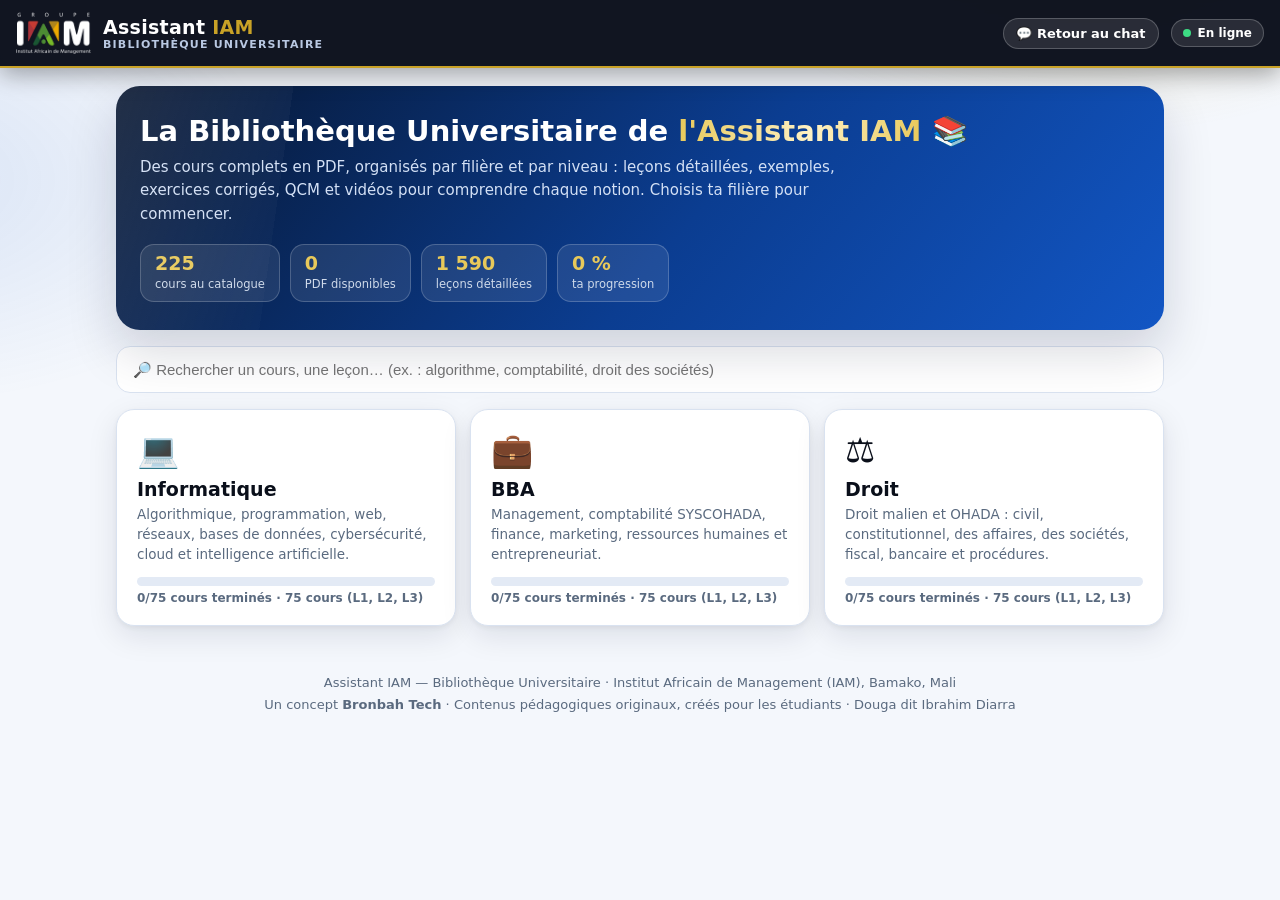
==== docs/bibliotheque.html @ 79fc169d "Tout dans Assistant IAM : la Bibliothèque Universitaire (225 cours, catalogue complet) intégrée au s" ====
<!DOCTYPE html>
<html lang="fr">
<head>
<meta charset="utf-8">
<meta name="viewport" content="width=device-width, initial-scale=1">
<title>Assistant IAM — Bibliothèque Universitaire</title>
<meta name="description" content="Assistant IAM — Bibliothèque Universitaire : 225 cours PDF par filière et par niveau pour les étudiants de l'Institut Africain de Management (IAM), Bamako. Leçons, vidéos, exercices corrigés et QCM. Un concept Bronbah Tech.">
<style>
:root{
  --blue:#0b2545; --blue2:#1256c4; --sky:#e8f0fe; --ink:#0a0f1a; --mut:#5a6a7f;
  --line:#d9e2f0; --gold:#c9a227; --bg:#f4f7fc; --ok:#177245;
  --shadow:0 10px 30px rgba(10,20,50,.10), 0 2px 6px rgba(10,20,50,.06);
  --shadow-lg:0 22px 50px rgba(10,20,50,.16);
  --r:18px;
}
*{box-sizing:border-box}
html{scroll-behavior:smooth}
body{margin:0;font-family:system-ui,-apple-system,"Segoe UI",Roboto,sans-serif;background:var(--bg);color:var(--ink)}
body::before{content:"";position:fixed;inset:0;z-index:-1;background:
  radial-gradient(600px 300px at 85% -5%, rgba(201,162,39,.16), transparent 60%),
  radial-gradient(700px 380px at -10% 20%, rgba(18,86,196,.12), transparent 60%)}
.topbar{position:sticky;top:0;z-index:60;background:rgba(8,12,24,.96);backdrop-filter:blur(10px);color:#fff;padding:12px 16px;display:flex;align-items:center;gap:12px;box-shadow:0 6px 24px rgba(0,0,0,.35);border-bottom:2px solid var(--gold)}
.logo{font-weight:900;font-size:19px;letter-spacing:.3px}.logo b{color:var(--gold)}
.topbar .tag{font-size:11px;color:#b9c8e2;font-weight:700;letter-spacing:1.2px;text-transform:uppercase}
.badge-live{margin-left:auto;display:flex;align-items:center;gap:7px;font-size:12px;font-weight:700;background:rgba(255,255,255,.1);border:1px solid rgba(255,255,255,.22);padding:6px 11px;border-radius:999px}
.badge-live i{width:8px;height:8px;border-radius:50%;background:#3ddc84;animation:pulse 2s infinite}
@keyframes pulse{0%{box-shadow:0 0 0 0 rgba(61,220,132,.55)}70%{box-shadow:0 0 0 8px rgba(61,220,132,0)}100%{box-shadow:0 0 0 0 rgba(61,220,132,0)}}
.wrap{max-width:1080px;margin:0 auto;padding:18px 16px 10px}
.hero{background:linear-gradient(130deg,#071630,#0b3d91 55%,#1256c4);color:#fff;border-radius:24px;padding:28px 24px;box-shadow:var(--shadow-lg);position:relative;overflow:hidden}
.hero::after{content:"";position:absolute;top:-60%;left:-30%;width:45%;height:220%;background:linear-gradient(100deg,transparent,rgba(255,255,255,.12),transparent);transform:rotate(8deg);animation:sheen 8s ease-in-out infinite}
@keyframes sheen{0%,55%{left:-35%}85%,100%{left:115%}}
.hero h1{margin:0 0 8px;font-size:29px;line-height:1.18}
.hero h1 .grad{background:linear-gradient(92deg,#e8c95a,#fff2c4 55%,#e8c95a);-webkit-background-clip:text;background-clip:text;color:transparent}
.hero p{margin:0;color:#d3e0f5;font-size:15px;line-height:1.55;max-width:700px}
.stats{display:flex;flex-wrap:wrap;gap:10px;margin-top:18px}
.stat{background:rgba(255,255,255,.09);border:1px solid rgba(255,255,255,.2);border-radius:14px;padding:9px 14px;min-width:108px}
.stat b{font-size:19px;color:#e8c95a;display:block;line-height:1}
.stat span{font-size:11.5px;color:#cfdaea}
.searchbar{margin:16px 0;display:flex;gap:8px}
.searchbar input{flex:1;padding:14px 16px;border:1.5px solid var(--line);border-radius:14px;font-size:15px;background:#fff;outline:none;transition:border-color .2s,box-shadow .2s}
.searchbar input:focus{border-color:var(--blue2);box-shadow:0 0 0 4px rgba(18,86,196,.16)}
.grid{display:grid;grid-template-columns:repeat(auto-fit,minmax(230px,1fr));gap:14px;margin:14px 0}
.fcard{background:#fff;border:1px solid var(--line);border-radius:var(--r);padding:20px;box-shadow:var(--shadow);cursor:pointer;transition:transform .25s,box-shadow .25s;animation:up .5s ease both}
.fcard:hover{transform:translateY(-4px);box-shadow:var(--shadow-lg)}
.fcard .ico{font-size:34px}
.fcard h3{margin:8px 0 4px;font-size:19px}
.fcard p{margin:0;color:var(--mut);font-size:13.5px;line-height:1.5}
@keyframes up{from{opacity:0;transform:translateY(12px)}to{opacity:1;transform:none}}
.bar{height:9px;background:#e3eaf5;border-radius:99px;overflow:hidden;margin-top:12px}
.bar i{display:block;height:100%;background:linear-gradient(90deg,var(--blue2),var(--gold));border-radius:99px;transition:width .6s ease}
.barlbl{font-size:12px;color:var(--mut);margin-top:5px;font-weight:600}
.crumbs{display:flex;flex-wrap:wrap;gap:6px;align-items:center;margin:4px 0 12px;font-size:13.5px}
.crumbs button{background:none;border:0;color:var(--blue);font-weight:700;cursor:pointer;font-size:13.5px;padding:0}
.crumbs span{color:var(--mut)}
.lvl{display:flex;gap:8px;flex-wrap:wrap;margin-bottom:14px}
.lvl button{border:1.5px solid var(--line);background:#fff;border-radius:999px;padding:9px 18px;font-weight:800;cursor:pointer;font-size:14px;transition:all .2s}
.lvl button.on{background:var(--blue);color:#fff;border-color:var(--blue);box-shadow:0 8px 18px rgba(11,61,145,.3)}
.scard{background:#fff;border:1px solid var(--line);border-radius:var(--r);padding:16px;box-shadow:var(--shadow);cursor:pointer;transition:transform .22s,box-shadow .22s;animation:up .45s ease both;display:flex;flex-direction:column;gap:6px}
.scard:hover{transform:translateY(-3px);box-shadow:var(--shadow-lg)}
.scard .code{font-size:11px;font-weight:800;letter-spacing:.6px;color:var(--blue2)}
.scard h4{margin:0;font-size:16px;line-height:1.3}
.scard p{margin:0;color:var(--mut);font-size:13px;line-height:1.45;flex:1}
.pill{display:inline-block;font-size:11px;font-weight:800;padding:3px 9px;border-radius:999px;letter-spacing:.3px}
.pill.ok{background:#e2f4e9;color:var(--ok);border:1px solid #a9dcc0}
.pill.wait{background:#fdf3d7;color:#7a5b12;border:1px solid #ecd28a}
.pill.done{background:var(--blue);color:#fff}
.panel{background:#fff;border:1px solid var(--line);border-radius:var(--r);padding:18px;box-shadow:var(--shadow);margin-bottom:14px}
.panel h2{margin:0 0 6px;font-size:21px}
.panel h3{margin:16px 0 6px;font-size:16px}
.lessons{margin:6px 0;padding-left:20px;line-height:1.75;font-size:14.5px}
.vid{border:1px solid var(--line);border-radius:12px;padding:11px 13px;margin:8px 0;background:#fbfcfe}
.vid a{font-weight:700;color:var(--blue);text-decoration:none}
.vid a:hover{text-decoration:underline}
.vid .meta{font-size:12px;color:var(--mut);margin-top:2px}
.vid p{margin:4px 0 0;font-size:13px;color:#33455c}
.btn{display:inline-block;background:linear-gradient(140deg,var(--blue2),var(--blue));color:#fff;border:0;border-radius:11px;padding:11px 16px;font-weight:800;cursor:pointer;text-decoration:none;font-size:14px;box-shadow:0 8px 18px rgba(11,61,145,.28);transition:transform .2s}
.btn:hover{transform:translateY(-2px)}
.btn.gold{background:linear-gradient(140deg,#e8c95a,var(--gold));color:#241a02}
.btn.ghost{background:#eef3fb;color:var(--blue);box-shadow:none;border:1px solid var(--line)}
.btnrow{display:flex;flex-wrap:wrap;gap:8px;margin:12px 0}
.reader{width:100%;height:72vh;border:1px solid var(--line);border-radius:14px;background:#fff}
.note{font-size:13px;color:var(--mut);line-height:1.55}
.empty{color:var(--mut);font-style:italic;font-size:14px}
.foot{text-align:center;color:var(--mut);font-size:13px;padding:22px 16px 30px;line-height:1.7}
@media (max-width:600px){.hero h1{font-size:23px}.hero{padding:21px 17px}.reader{height:64vh}}
</style>
</head>
<body>
<header class="topbar">
  <img src="logo-iam-blanc.png" alt="Groupe IAM — Institut Africain de Management" style="height:42px;width:auto">
  <div><div class="logo">Assistant <b>IAM</b></div><div class="tag">Bibliothèque Universitaire</div></div>
  <a href="index.html" style="margin-left:auto;color:#fff;text-decoration:none;font-size:13px;font-weight:700;background:rgba(255,255,255,.1);border:1px solid rgba(255,255,255,.22);padding:7px 12px;border-radius:999px">💬 Retour au chat</a>
  <div class="badge-live" style="margin-left:0"><i></i> En ligne</div>
</header>
<main class="wrap">
  <section class="hero">
    <h1>La Bibliothèque Universitaire de <span class="grad">l'Assistant IAM</span> 📚</h1>
    <p>Des cours complets en PDF, organisés par filière et par niveau : leçons détaillées, exemples, exercices corrigés, QCM et vidéos pour comprendre chaque notion. Choisis ta filière pour commencer.</p>
    <div class="stats">
      <div class="stat"><b id="st-cours">225</b><span>cours au catalogue</span></div>
      <div class="stat"><b id="st-pdf">0</b><span>PDF disponibles</span></div>
      <div class="stat"><b id="st-lecons">1 590</b><span>leçons détaillées</span></div>
      <div class="stat"><b id="st-prog">0 %</b><span>ta progression</span></div>
    </div>
  </section>

  <div class="searchbar"><input id="search" type="search" placeholder="🔎 Rechercher un cours, une leçon… (ex. : algorithme, comptabilité, droit des sociétés)"></div>
  <div id="app"><p class="empty">Chargement du catalogue…</p></div>
</main>
<footer class="foot">
  Assistant IAM — Bibliothèque Universitaire · Institut Africain de Management (IAM), Bamako, Mali<br>
  Un concept <b>Bronbah Tech</b> · Contenus pédagogiques originaux, créés pour les étudiants · Douga dit Ibrahim Diarra
</footer>

<script>
let CAT = null, MAN = {};
let DONE = new Set(JSON.parse(localStorage.getItem("biblio_done") || "[]"));
const app = document.getElementById("app");
const esc = s => String(s).replace(/[&<>"]/g, c => ({"&":"&amp;","<":"&lt;",">":"&gt;",'"':"&quot;"}[c]));
const totalCours = () => CAT.filieres.reduce((a,f) => a + ["L1","L2","L3"].reduce((x,n) => x + f.niveaux[n].length, 0), 0);
const dispo = () => Object.keys(MAN).filter(k => MAN[k] && MAN[k].pdf).length;

function saveDone(){ localStorage.setItem("biblio_done", JSON.stringify([...DONE])); majStats(); }
function majStats(){
  document.getElementById("st-cours").textContent = totalCours();
  document.getElementById("st-pdf").textContent = dispo();
  document.getElementById("st-prog").textContent = Math.round(DONE.size / totalCours() * 100) + " %";
}
function progFiliere(f){
  const codes = ["L1","L2","L3"].flatMap(n => f.niveaux[n].map(m => m.code));
  const d = codes.filter(c => DONE.has(c)).length;
  return { d, t: codes.length, pct: Math.round(d / codes.length * 100) };
}

function vueAccueil(){
  const icons = { "Informatique":"💻", "BBA — Business Administration":"💼", "Droit":"⚖️" };
  const desc = {
    "Informatique":"Algorithmique, programmation, web, réseaux, bases de données, cybersécurité, cloud et intelligence artificielle.",
    "BBA — Business Administration":"Management, comptabilité SYSCOHADA, finance, marketing, ressources humaines et entrepreneuriat.",
    "Droit":"Droit malien et OHADA : civil, constitutionnel, des affaires, des sociétés, fiscal, bancaire et procédures."
  };
  app.innerHTML = `<div class="grid">${CAT.filieres.map((f,i) => { const p = progFiliere(f); return `
    <div class="fcard" style="animation-delay:${i*0.08}s" onclick="vueFiliere(${i})">
      <div class="ico">${icons[f.filiere] || "📘"}</div>
      <h3>${esc(f.filiere.replace(" — Business Administration",""))}</h3>
      <p>${desc[f.filiere] || ""}</p>
      <div class="bar"><i style="width:${p.pct}%"></i></div>
      <div class="barlbl">${p.d}/${p.t} cours terminés · 75 cours (L1, L2, L3)</div>
    </div>`; }).join("")}</div>`;
  window.scrollTo({ top: 0, behavior: "smooth" });
}

let curF = 0, curN = "L1";
function vueFiliere(i, niv){
  curF = i; if (niv) curN = niv;
  const f = CAT.filieres[i];
  app.innerHTML = `
    <div class="crumbs"><button onclick="vueAccueil()">Accueil</button><span>›</span><b>${esc(f.filiere)}</b></div>
    <div class="lvl">${["L1","L2","L3"].map(n => `<button class="${n===curN?"on":""}" onclick="vueFiliere(${i},'${n}')">${n === "L1" ? "Licence 1" : n === "L2" ? "Licence 2" : "Licence 3"}</button>`).join("")}</div>
    <div class="grid">${f.niveaux[curN].map((m,j) => cardMatiere(m, j)).join("")}</div>`;
  window.scrollTo({ top: 0, behavior: "smooth" });
}
function cardMatiere(m, j){
  const a = MAN[m.code];
  const done = DONE.has(m.code);
  return `<div class="scard" style="animation-delay:${Math.min(j*0.03,0.5)}s" onclick="vueMatiere('${m.code}')">
    <span class="code">${esc(m.code)}</span>
    <h4>${esc(m.titre)}</h4>
    <p>${esc(m.resume)}</p>
    <div>${a && a.pdf ? `<span class="pill ok">📄 PDF · ${a.pages || "25+"} pages</span>` : `<span class="pill wait">⏳ En préparation</span>`}
    ${done ? ` <span class="pill done">✓ Terminé</span>` : ""}</div>
  </div>`;
}
function findMatiere(code){
  for (let i = 0; i < CAT.filieres.length; i++)
    for (const n of ["L1","L2","L3"]){
      const m = CAT.filieres[i].niveaux[n].find(x => x.code === code);
      if (m) return { m, fi: i, niv: n };
    }
  return null;
}
function vueMatiere(code){
  const r = findMatiere(code); if (!r) return;
  const { m, fi, niv } = r; const f = CAT.filieres[fi]; const a = MAN[code] || {};
  const done = DONE.has(code);
  const videos = a.videos || [];
  app.innerHTML = `
    <div class="crumbs"><button onclick="vueAccueil()">Accueil</button><span>›</span><button onclick="vueFiliere(${fi},'${niv}')">${esc(f.filiere)} · ${niv}</button><span>›</span><b>${esc(m.titre)}</b></div>
    <section class="panel">
      <span class="code" style="font-size:12px;font-weight:800;letter-spacing:.6px;color:var(--blue2)">${esc(m.code)} · ${esc(f.filiere)} — ${niv === "L1" ? "Licence 1" : niv === "L2" ? "Licence 2" : "Licence 3"}</span>
      <h2>${esc(m.titre)}</h2>
      <p class="note">${esc(m.resume)}</p>
      <div class="btnrow">
        ${a.pdf ? `<a class="btn gold" href="${a.pdf}" download>⬇ Télécharger le PDF (${a.pages || "25+"} pages)</a>` : `<span class="pill wait">⏳ PDF en préparation — les leçons ci-dessous sont déjà consultables</span>`}
        <button class="btn ${done ? "ghost" : ""}" onclick="toggleDone('${code}')">${done ? "↩ Marquer comme non terminé" : "✓ Marquer comme terminé"}</button>
      </div>
      <h3>📖 Leçons du cours</h3>
      <ol class="lessons">${m.lecons.map(l => `<li>${esc(l)}</li>`).join("")}</ol>
      <h3>🎥 Vidéos pour comprendre</h3>
      ${videos.length ? videos.map(v => `<div class="vid"><a href="${esc(v.url)}" target="_blank" rel="noopener">▶ ${esc(v.titre)}</a><div class="meta">${esc(v.chaine)} · ${esc(v.langue || "Français")} · Niveau : ${esc(v.niveau || "Débutant")}</div><p>${esc(v.description || "")}</p></div>`).join("") : `<p class="empty">Vidéos en cours de sélection et de vérification pour ce cours.</p>`}
      <h3>✍️ Exercices et QCM</h3>
      <p class="note">${a.pdf ? "Les travaux dirigés, exercices corrigés et le QCM d'évaluation de ce cours se trouvent dans le PDF (sections TD, Exercices corrigés et QCM)." : "Les exercices corrigés et le QCM arriveront avec le PDF de ce cours."}</p>
    </section>
    ${a.pdf ? `<section class="panel"><h3 style="margin-top:0">📄 Lire le cours ici</h3><iframe class="reader" src="${a.pdf}" title="Lecteur PDF — ${esc(m.titre)}"></iframe></section>` : ""}`;
  window.scrollTo({ top: 0, behavior: "smooth" });
}
function toggleDone(code){ DONE.has(code) ? DONE.delete(code) : DONE.add(code); saveDone(); vueMatiere(code); }

document.getElementById("search").addEventListener("input", e => {
  const q = e.target.value.trim().toLowerCase();
  if (q.length < 2){ vueAccueil(); return; }
  const res = [];
  CAT.filieres.forEach((f, fi) => ["L1","L2","L3"].forEach(n => f.niveaux[n].forEach(m => {
    const hay = (m.titre + " " + m.resume + " " + m.lecons.join(" ")).toLowerCase();
    if (hay.includes(q)) res.push(m);
  })));
  app.innerHTML = res.length
    ? `<p class="note">${res.length} cours trouvé(s) pour « ${esc(q)} »</p><div class="grid">${res.map((m,j) => cardMatiere(m, j)).join("")}</div>`
    : `<p class="empty">Aucun cours trouvé pour « ${esc(q)} ». Essaie un autre mot (ex. : algorithme, fiscalité, sociétés…).</p>`;
});

Promise.all([
  fetch("catalogue.json", { cache: "no-store" }).then(r => r.json()),
  fetch("manifest.json", { cache: "no-store" }).then(r => r.json()).catch(() => ({}))
]).then(([cat, man]) => { CAT = cat; MAN = man || {}; majStats(); vueAccueil(); })
 .catch(() => { app.innerHTML = `<p class="empty">Le catalogue n'a pas pu être chargé. Vérifie ta connexion puis recharge la page.</p>`; });
</script>
</body>
</html>
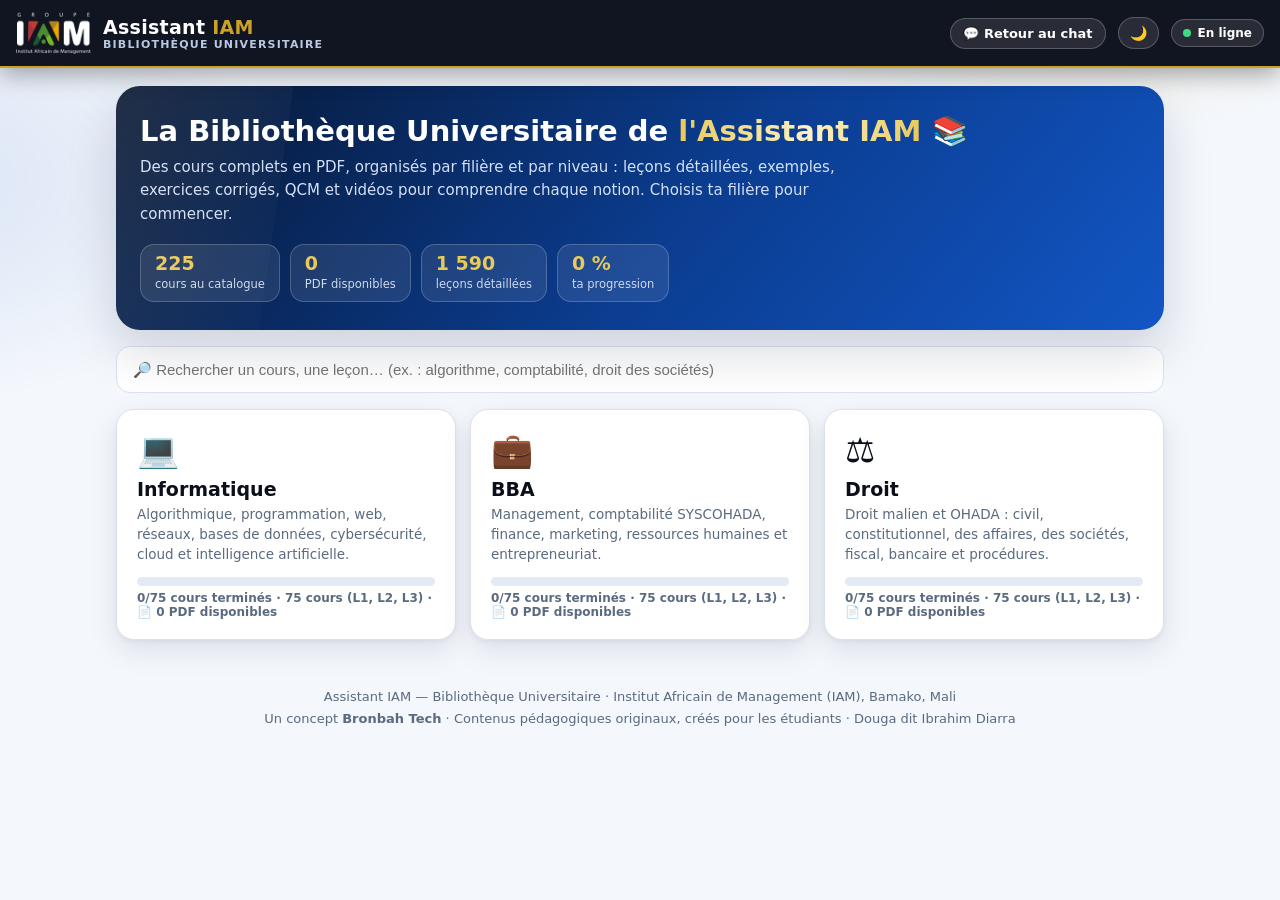
==== commit c589a255: "Design v4 — concept Bronbah Bibliothèque : navigation rapide (Chat, Bibliothèque, Leçons, IA, Docume" ====
--- a/docs/bibliotheque.html
+++ b/docs/bibliotheque.html
@@ -83,6 +83,24 @@
 .empty{color:var(--mut);font-style:italic;font-size:14px}
 .foot{text-align:center;color:var(--mut);font-size:13px;padding:22px 16px 30px;line-height:1.7}
 @media (max-width:600px){.hero h1{font-size:23px}.hero{padding:21px 17px}.reader{height:64vh}}
+
+.filters{display:flex;gap:7px;flex-wrap:wrap;margin:0 0 14px}
+.filters button{border:1.5px solid var(--line);background:#fff;border-radius:999px;padding:7px 14px;font-weight:700;cursor:pointer;font-size:13px;transition:all .2s}
+.filters button.on{background:var(--ink);color:#fff;border-color:var(--ink)}
+.lvlmeta{font-size:13.5px;color:var(--mut);font-weight:600;margin:-4px 0 12px}
+html[data-theme="dark"] body{background:#070d18;color:#e8eef7}
+html[data-theme="dark"] .fcard,html[data-theme="dark"] .scard,html[data-theme="dark"] .panel{background:#101b30;border-color:#24344f;color:#e8eef7}
+html[data-theme="dark"] .fcard p,html[data-theme="dark"] .scard p{color:#9db1cc}
+html[data-theme="dark"] .note,html[data-theme="dark"] .lvlmeta{color:#93a5c0}
+html[data-theme="dark"] .vid{background:#0c1626;border-color:#24344f}
+html[data-theme="dark"] .vid p{color:#b9c8de}
+html[data-theme="dark"] .searchbar input{background:#0d1729;color:#e8eef7;border-color:#24344f}
+html[data-theme="dark"] .lvl button,html[data-theme="dark"] .filters button{background:#101b30;color:#e8eef7;border-color:#24344f}
+html[data-theme="dark"] .lvl button.on{background:var(--blue2);border-color:var(--blue2)}
+html[data-theme="dark"] .filters button.on{background:#e8eef7;color:#0a0f1a;border-color:#e8eef7}
+html[data-theme="dark"] .bar{background:#24344f}
+html[data-theme="dark"] .foot{color:#7e90ad}
+html[data-theme="dark"] .reader{background:#101b30}
 </style>
 </head>
 <body>
@@ -90,6 +108,7 @@
   <img src="logo-iam-blanc.png" alt="Groupe IAM — Institut Africain de Management" style="height:42px;width:auto">
   <div><div class="logo">Assistant <b>IAM</b></div><div class="tag">Bibliothèque Universitaire</div></div>
   <a href="index.html" style="margin-left:auto;color:#fff;text-decoration:none;font-size:13px;font-weight:700;background:rgba(255,255,255,.1);border:1px solid rgba(255,255,255,.22);padding:7px 12px;border-radius:999px">💬 Retour au chat</a>
+  <button type="button" id="theme-btn" title="Mode sombre / clair" style="background:rgba(255,255,255,.1);border:1px solid rgba(255,255,255,.22);color:#fff;border-radius:999px;padding:7px 11px;cursor:pointer;font-size:14px">🌙</button>
   <div class="badge-live" style="margin-left:0"><i></i> En ligne</div>
 </header>
 <main class="wrap">
@@ -126,6 +145,9 @@
   document.getElementById("st-pdf").textContent = dispo();
   document.getElementById("st-prog").textContent = Math.round(DONE.size / totalCours() * 100) + " %";
 }
+function dispoFiliere(f){
+  return ["L1","L2","L3"].flatMap(n => f.niveaux[n].map(m => m.code)).filter(c => MAN[c] && MAN[c].pdf).length;
+}
 function progFiliere(f){
   const codes = ["L1","L2","L3"].flatMap(n => f.niveaux[n].map(m => m.code));
   const d = codes.filter(c => DONE.has(c)).length;
@@ -145,19 +167,22 @@
       <h3>${esc(f.filiere.replace(" — Business Administration",""))}</h3>
       <p>${desc[f.filiere] || ""}</p>
       <div class="bar"><i style="width:${p.pct}%"></i></div>
-      <div class="barlbl">${p.d}/${p.t} cours terminés · 75 cours (L1, L2, L3)</div>
+      <div class="barlbl">${p.d}/${p.t} cours terminés · 75 cours (L1, L2, L3) · 📄 ${dispoFiliere(f)} PDF disponibles</div>
     </div>`; }).join("")}</div>`;
   window.scrollTo({ top: 0, behavior: "smooth" });
 }
 
-let curF = 0, curN = "L1";
+let curF = 0, curN = "L1", curFilter = "tous";
+function setFilter(k){ curFilter = k; vueFiliere(curF); }
 function vueFiliere(i, niv){
   curF = i; if (niv) curN = niv;
   const f = CAT.filieres[i];
   app.innerHTML = `
     <div class="crumbs"><button onclick="vueAccueil()">Accueil</button><span>›</span><b>${esc(f.filiere)}</b></div>
     <div class="lvl">${["L1","L2","L3"].map(n => `<button class="${n===curN?"on":""}" onclick="vueFiliere(${i},'${n}')">${n === "L1" ? "Licence 1" : n === "L2" ? "Licence 2" : "Licence 3"}</button>`).join("")}</div>
-    <div class="grid">${f.niveaux[curN].map((m,j) => cardMatiere(m, j)).join("")}</div>`;
+    <div class="lvlmeta">${f.niveaux[curN].filter(m => DONE.has(m.code)).length}/25 cours terminés · ${f.niveaux[curN].filter(m => MAN[m.code] && MAN[m.code].pdf).length} PDF disponibles dans ce niveau</div>
+    <div class="filters">${[["tous","Tous"],["dispo","📄 PDF disponibles"],["done","✓ Terminés"],["wait","⏳ En préparation"]].map(([k,l]) => `<button class="${curFilter===k?"on":""}" onclick="setFilter('${k}')">${l}</button>`).join("")}</div>
+    <div class="grid">${f.niveaux[curN].filter(m => curFilter==="tous" || (curFilter==="dispo" && MAN[m.code] && MAN[m.code].pdf) || (curFilter==="done" && DONE.has(m.code)) || (curFilter==="wait" && !(MAN[m.code] && MAN[m.code].pdf))).map((m,j) => cardMatiere(m, j)).join("") || '<p class="empty">Aucun cours dans cette catégorie pour le moment.</p>'}</div>`;
   window.scrollTo({ top: 0, behavior: "smooth" });
 }
 function cardMatiere(m, j){
@@ -193,6 +218,7 @@
       <div class="btnrow">
         ${a.pdf ? `<a class="btn gold" href="${a.pdf}" download>⬇ Télécharger le PDF (${a.pages || "25+"} pages)</a>` : `<span class="pill wait">⏳ PDF en préparation — les leçons ci-dessous sont déjà consultables</span>`}
         <button class="btn ${done ? "ghost" : ""}" onclick="toggleDone('${code}')">${done ? "↩ Marquer comme non terminé" : "✓ Marquer comme terminé"}</button>
+        <button class="btn ghost" onclick="shareCours('${code}')">📲 Partager ce cours</button>
       </div>
       <h3>📖 Leçons du cours</h3>
       <ol class="lessons">${m.lecons.map(l => `<li>${esc(l)}</li>`).join("")}</ol>
@@ -203,6 +229,12 @@
     </section>
     ${a.pdf ? `<section class="panel"><h3 style="margin-top:0">📄 Lire le cours ici</h3><iframe class="reader" src="${a.pdf}" title="Lecteur PDF — ${esc(m.titre)}"></iframe></section>` : ""}`;
   window.scrollTo({ top: 0, behavior: "smooth" });
+}
+function shareCours(code){
+  const r = findMatiere(code); const url = location.href.split("#")[0] + "#" + code;
+  const data = { title: "Assistant IAM — Bibliothèque", text: "📚 Cours " + code + " — " + (r ? r.m.titre : code) + " (Assistant IAM, Bibliothèque Universitaire)", url };
+  if (navigator.share){ navigator.share(data).catch(() => {}); }
+  else if (navigator.clipboard){ navigator.clipboard.writeText(url).then(() => alert("Lien du cours copié !")); }
 }
 function toggleDone(code){ DONE.has(code) ? DONE.delete(code) : DONE.add(code); saveDone(); vueMatiere(code); }
 
@@ -225,5 +257,13 @@
 ]).then(([cat, man]) => { CAT = cat; MAN = man || {}; majStats(); vueAccueil(); })
  .catch(() => { app.innerHTML = `<p class="empty">Le catalogue n'a pas pu être chargé. Vérifie ta connexion puis recharge la page.</p>`; });
 </script>
+<script>
+(function(){
+  const root = document.documentElement; const btn = document.getElementById("theme-btn");
+  function apply(t){ root.dataset.theme = t; if (btn) btn.textContent = t === "dark" ? "☀️" : "🌙"; }
+  apply(localStorage.getItem("iam_theme") || "light");
+  if (btn) btn.addEventListener("click", () => { const t = root.dataset.theme === "dark" ? "light" : "dark"; localStorage.setItem("iam_theme", t); apply(t); });
+})();
+</script>
 </body>
 </html>
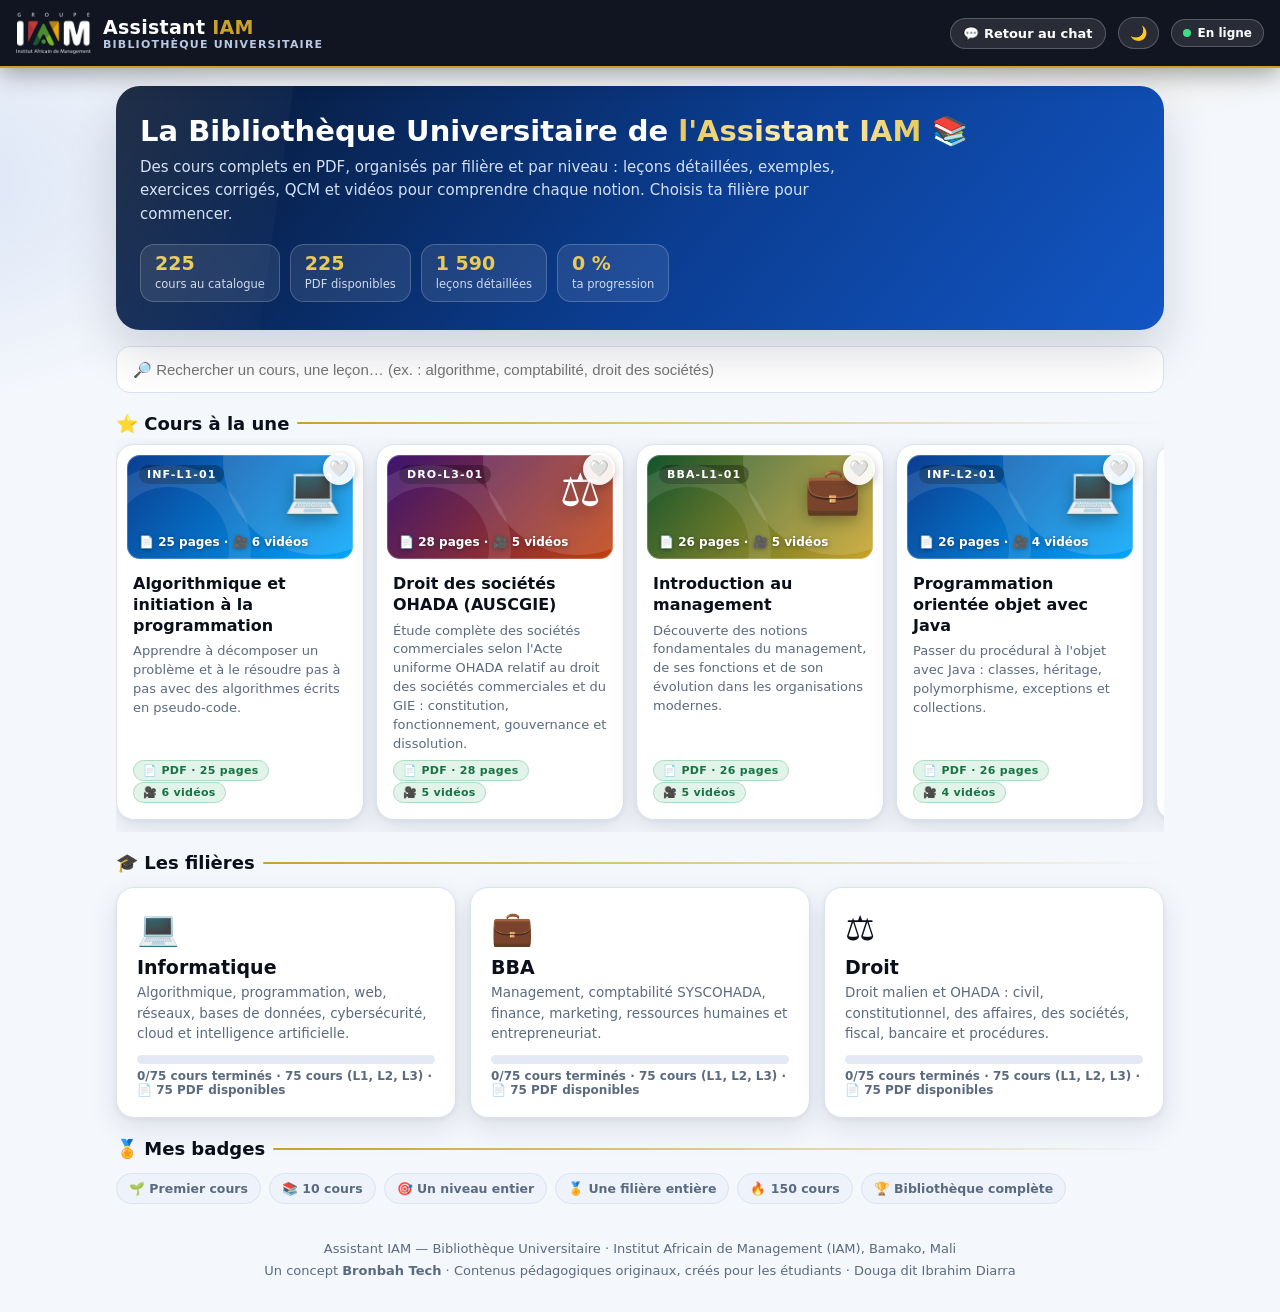
==== commit 66440cf4: "Bibliothèque — pack moderne : couvertures visuelles par filière sur chaque cours, cours à la une, re" ====
--- a/docs/bibliotheque.html
+++ b/docs/bibliotheque.html
@@ -84,6 +84,24 @@
 .foot{text-align:center;color:var(--mut);font-size:13px;padding:22px 16px 30px;line-height:1.7}
 @media (max-width:600px){.hero h1{font-size:23px}.hero{padding:21px 17px}.reader{height:64vh}}
 
+.cover{height:104px;border-radius:13px;position:relative;overflow:hidden;color:#fff;margin:-6px -6px 9px;background:linear-gradient(130deg,var(--c1,#0b3d91),var(--c2,#1256c4));box-shadow:inset 0 0 0 1px rgba(255,255,255,.22)}
+.cover::before{content:"";position:absolute;width:190px;height:190px;border-radius:50%;background:rgba(255,255,255,.14);right:-60px;top:-90px}
+.cover::after{content:"";position:absolute;width:120px;height:120px;border-radius:50%;border:22px solid rgba(255,255,255,.10);left:-40px;bottom:-70px}
+.cover .big{position:absolute;right:12px;top:8px;font-size:46px;filter:drop-shadow(0 4px 8px rgba(0,0,0,.3))}
+.cover .ccode{position:absolute;left:12px;top:10px;font-size:11px;font-weight:900;letter-spacing:1.1px;background:rgba(0,0,0,.28);padding:3px 8px;border-radius:999px}
+.cover .cmeta{position:absolute;left:12px;bottom:10px;font-size:12px;font-weight:800;text-shadow:0 1px 4px rgba(0,0,0,.45)}
+.cover.big{height:150px;margin:-6px -6px 12px}
+.cover.big .big{font-size:74px;top:16px;right:18px}
+.cover.big .cmeta{font-size:14px}
+.favbtn{position:absolute;top:8px;right:8px;z-index:3;background:rgba(255,255,255,.92);border:0;border-radius:50%;width:32px;height:32px;font-size:16px;cursor:pointer;box-shadow:0 3px 8px rgba(0,0,0,.25);line-height:1}
+.scard{position:relative}
+.sectiontitle{font-size:18px;margin:20px 0 4px;display:flex;align-items:center;gap:8px}
+.sectiontitle::after{content:"";flex:1;height:2px;border-radius:2px;background:linear-gradient(90deg,var(--gold),transparent)}
+.rail{display:flex;gap:12px;overflow-x:auto;padding:6px 2px 12px;scroll-snap-type:x mandatory;scrollbar-width:thin}
+.rail .scard{min-width:248px;max-width:248px;scroll-snap-align:start}
+.badges{display:flex;gap:8px;flex-wrap:wrap;margin:14px 0 2px}
+.badgechip{font-size:12.5px;font-weight:800;padding:7px 12px;border-radius:999px;background:#eef3fb;border:1px solid var(--line);color:var(--mut)}
+.badgechip.on{background:linear-gradient(140deg,#fdf6dd,#f7ecd0);border-color:var(--gold);color:#5c4703;box-shadow:0 4px 12px rgba(201,162,39,.25)}
 .filters{display:flex;gap:7px;flex-wrap:wrap;margin:0 0 14px}
 .filters button{border:1.5px solid var(--line);background:#fff;border-radius:999px;padding:7px 14px;font-weight:700;cursor:pointer;font-size:13px;transition:all .2s}
 .filters button.on{background:var(--ink);color:#fff;border-color:var(--ink)}
@@ -134,6 +152,29 @@
 <script>
 let CAT = null, MAN = {};
 let DONE = new Set(JSON.parse(localStorage.getItem("biblio_done") || "[]"));
+let FAVS = new Set(JSON.parse(localStorage.getItem("biblio_favs") || "[]"));
+let RECENT = JSON.parse(localStorage.getItem("biblio_recent") || "[]");
+function saveFavs(){ localStorage.setItem("biblio_favs", JSON.stringify([...FAVS])); }
+function toggleFav(code, ev){ if (ev) ev.stopPropagation(); FAVS.has(code) ? FAVS.delete(code) : FAVS.add(code); saveFavs(); renderCurrent(); }
+function markRecent(code){ RECENT = [code, ...RECENT.filter(c => c !== code)].slice(0, 8); localStorage.setItem("biblio_recent", JSON.stringify(RECENT)); }
+const COVER = { INF:["#0b3d91","#00a6fb","💻"], BBA:["#14532d","#c9a227","💼"], DRO:["#3b1470","#c2410c","⚖️"] };
+function coverHTML(m, big){
+  const p = (m.code || "INF").slice(0,3); const c = COVER[p] || COVER.INF;
+  const a = MAN[m.code] || {};
+  return `<div class="cover${big ? " big" : ""}" style="--c1:${c[0]};--c2:${c[1]}"><span class="big">${c[2]}</span><span class="ccode">${esc(m.code)}</span><span class="cmeta">📄 ${a.pages || "25+"} pages${a.videos && a.videos.length ? " · 🎥 " + a.videos.length + " vidéos" : ""}</span></div>`;
+}
+function badgesHTML(){
+  const n = DONE.size;
+  const B = [[1,"🌱","Premier cours"],[10,"📚","10 cours"],[25,"🎯","Un niveau entier"],[75,"🏅","Une filière entière"],[150,"🔥","150 cours"],[225,"🏆","Bibliothèque complète"]];
+  return `<div class="badges">${B.map(([s,i,l]) => `<span class="badgechip${n >= s ? " on" : ""}">${i} ${l}${n >= s ? " ✓" : ""}</span>`).join("")}</div>`;
+}
+let VIEW = { type: "home" };
+function renderCurrent(){
+  if (VIEW.type === "filiere") vueFiliere(curF);
+  else if (VIEW.type === "matiere") vueMatiere(VIEW.code);
+  else if (VIEW.type === "search") doSearch(document.getElementById("search").value);
+  else vueAccueil();
+}
 const app = document.getElementById("app");
 const esc = s => String(s).replace(/[&<>"]/g, c => ({"&":"&amp;","<":"&lt;",">":"&gt;",'"':"&quot;"}[c]));
 const totalCours = () => CAT.filieres.reduce((a,f) => a + ["L1","L2","L3"].reduce((x,n) => x + f.niveaux[n].length, 0), 0);
@@ -154,45 +195,65 @@
   return { d, t: codes.length, pct: Math.round(d / codes.length * 100) };
 }
 
+function matsByCodes(codes){ return codes.map(c => { const r = findMatiere(c); return r ? r.m : null; }).filter(Boolean); }
+function railHTML(titre, mats){
+  if (!mats.length) return "";
+  return `<h3 class="sectiontitle">${titre}</h3><div class="rail">${mats.map((m,j) => cardMatiere(m, j)).join("")}</div>`;
+}
 function vueAccueil(){
+  VIEW = { type: "home" };
   const icons = { "Informatique":"💻", "BBA — Business Administration":"💼", "Droit":"⚖️" };
   const desc = {
     "Informatique":"Algorithmique, programmation, web, réseaux, bases de données, cybersécurité, cloud et intelligence artificielle.",
     "BBA — Business Administration":"Management, comptabilité SYSCOHADA, finance, marketing, ressources humaines et entrepreneuriat.",
     "Droit":"Droit malien et OHADA : civil, constitutionnel, des affaires, des sociétés, fiscal, bancaire et procédures."
   };
-  app.innerHTML = `<div class="grid">${CAT.filieres.map((f,i) => { const p = progFiliere(f); return `
+  const featured = matsByCodes(["INF-L1-01","DRO-L3-01","BBA-L1-01","INF-L2-01","DRO-L1-01","BBA-L3-01"]);
+  const recents = matsByCodes(RECENT);
+  const favs = matsByCodes([...FAVS]);
+  app.innerHTML = railHTML("⭐ Cours à la une", featured)
+    + railHTML("▶️ Reprendre mes cours", recents)
+    + (favs.length ? `<h3 class="sectiontitle">❤️ Mes favoris</h3><div class="grid">${favs.map((m,j) => cardMatiere(m, j)).join("")}</div>` : "")
+    + `<h3 class="sectiontitle">🎓 Les filières</h3><div class="grid">${CAT.filieres.map((f,i) => { const p = progFiliere(f); return `
     <div class="fcard" style="animation-delay:${i*0.08}s" onclick="vueFiliere(${i})">
       <div class="ico">${icons[f.filiere] || "📘"}</div>
       <h3>${esc(f.filiere.replace(" — Business Administration",""))}</h3>
       <p>${desc[f.filiere] || ""}</p>
       <div class="bar"><i style="width:${p.pct}%"></i></div>
       <div class="barlbl">${p.d}/${p.t} cours terminés · 75 cours (L1, L2, L3) · 📄 ${dispoFiliere(f)} PDF disponibles</div>
-    </div>`; }).join("")}</div>`;
+    </div>`; }).join("")}</div>`
+    + `<h3 class="sectiontitle">🏅 Mes badges</h3>` + badgesHTML();
   window.scrollTo({ top: 0, behavior: "smooth" });
 }
 
 let curF = 0, curN = "L1", curFilter = "tous";
 function setFilter(k){ curFilter = k; vueFiliere(curF); }
 function vueFiliere(i, niv){
+  VIEW = { type: "filiere" };
   curF = i; if (niv) curN = niv;
   const f = CAT.filieres[i];
+  const prefix = f.niveaux[curN][0].code.split("-")[0];
+  const doneN = f.niveaux[curN].filter(m => DONE.has(m.code)).length;
   app.innerHTML = `
     <div class="crumbs"><button onclick="vueAccueil()">Accueil</button><span>›</span><b>${esc(f.filiere)}</b></div>
     <div class="lvl">${["L1","L2","L3"].map(n => `<button class="${n===curN?"on":""}" onclick="vueFiliere(${i},'${n}')">${n === "L1" ? "Licence 1" : n === "L2" ? "Licence 2" : "Licence 3"}</button>`).join("")}</div>
-    <div class="lvlmeta">${f.niveaux[curN].filter(m => DONE.has(m.code)).length}/25 cours terminés · ${f.niveaux[curN].filter(m => MAN[m.code] && MAN[m.code].pdf).length} PDF disponibles dans ce niveau</div>
-    <div class="filters">${[["tous","Tous"],["dispo","📄 PDF disponibles"],["done","✓ Terminés"],["wait","⏳ En préparation"]].map(([k,l]) => `<button class="${curFilter===k?"on":""}" onclick="setFilter('${k}')">${l}</button>`).join("")}</div>
-    <div class="grid">${f.niveaux[curN].filter(m => curFilter==="tous" || (curFilter==="dispo" && MAN[m.code] && MAN[m.code].pdf) || (curFilter==="done" && DONE.has(m.code)) || (curFilter==="wait" && !(MAN[m.code] && MAN[m.code].pdf))).map((m,j) => cardMatiere(m, j)).join("") || '<p class="empty">Aucun cours dans cette catégorie pour le moment.</p>'}</div>`;
+    <div class="lvlmeta">${doneN}/25 cours terminés · ${f.niveaux[curN].filter(m => MAN[m.code] && MAN[m.code].pdf).length} PDF disponibles dans ce niveau${doneN === 25 ? " · 🏆 Niveau terminé, bravo !" : ""}</div>
+    <div class="btnrow"><a class="btn gold" href="zips/${prefix}-${curN}.zip" download>⬇ Télécharger tout le niveau ${curN} (ZIP, 25 PDF)</a></div>
+    <div class="filters">${[["tous","Tous"],["dispo","📄 PDF disponibles"],["done","✓ Terminés"],["fav","❤️ Favoris"],["wait","⏳ En préparation"]].map(([k,l]) => `<button class="${curFilter===k?"on":""}" onclick="setFilter('${k}')">${l}</button>`).join("")}</div>
+    <div class="grid">${f.niveaux[curN].filter(m => curFilter==="tous" || (curFilter==="dispo" && MAN[m.code] && MAN[m.code].pdf) || (curFilter==="done" && DONE.has(m.code)) || (curFilter==="fav" && FAVS.has(m.code)) || (curFilter==="wait" && !(MAN[m.code] && MAN[m.code].pdf))).map((m,j) => cardMatiere(m, j)).join("") || '<p class="empty">Aucun cours dans cette catégorie pour le moment.</p>'}</div>`;
   window.scrollTo({ top: 0, behavior: "smooth" });
 }
 function cardMatiere(m, j){
   const a = MAN[m.code];
   const done = DONE.has(m.code);
+  const fav = FAVS.has(m.code);
   return `<div class="scard" style="animation-delay:${Math.min(j*0.03,0.5)}s" onclick="vueMatiere('${m.code}')">
-    <span class="code">${esc(m.code)}</span>
+    <button class="favbtn" title="Ajouter aux favoris" onclick="toggleFav('${m.code}', event)">${fav ? "❤️" : "🤍"}</button>
+    ${coverHTML(m, false)}
     <h4>${esc(m.titre)}</h4>
     <p>${esc(m.resume)}</p>
     <div>${a && a.pdf ? `<span class="pill ok">📄 PDF · ${a.pages || "25+"} pages</span>` : `<span class="pill wait">⏳ En préparation</span>`}
+    ${a && a.videos && a.videos.length ? ` <span class="pill ok">🎥 ${a.videos.length} vidéos</span>` : ""}
     ${done ? ` <span class="pill done">✓ Terminé</span>` : ""}</div>
   </div>`;
 }
@@ -206,18 +267,25 @@
 }
 function vueMatiere(code){
   const r = findMatiere(code); if (!r) return;
+  VIEW = { type: "matiere", code };
+  markRecent(code);
   const { m, fi, niv } = r; const f = CAT.filieres[fi]; const a = MAN[code] || {};
   const done = DONE.has(code);
+  const fav = FAVS.has(code);
   const videos = a.videos || [];
+  const idx = f.niveaux[niv].findIndex(x => x.code === code);
+  const similaires = [1,2,3].map(k => f.niveaux[niv][(idx + k) % f.niveaux[niv].length]).filter(x => x && x.code !== code);
   app.innerHTML = `
     <div class="crumbs"><button onclick="vueAccueil()">Accueil</button><span>›</span><button onclick="vueFiliere(${fi},'${niv}')">${esc(f.filiere)} · ${niv}</button><span>›</span><b>${esc(m.titre)}</b></div>
     <section class="panel">
+      ${coverHTML(m, true)}
       <span class="code" style="font-size:12px;font-weight:800;letter-spacing:.6px;color:var(--blue2)">${esc(m.code)} · ${esc(f.filiere)} — ${niv === "L1" ? "Licence 1" : niv === "L2" ? "Licence 2" : "Licence 3"}</span>
       <h2>${esc(m.titre)}</h2>
       <p class="note">${esc(m.resume)}</p>
       <div class="btnrow">
         ${a.pdf ? `<a class="btn gold" href="${a.pdf}" download>⬇ Télécharger le PDF (${a.pages || "25+"} pages)</a>` : `<span class="pill wait">⏳ PDF en préparation — les leçons ci-dessous sont déjà consultables</span>`}
         <button class="btn ${done ? "ghost" : ""}" onclick="toggleDone('${code}')">${done ? "↩ Marquer comme non terminé" : "✓ Marquer comme terminé"}</button>
+        <button class="btn ghost" onclick="toggleFav('${code}', event)">${fav ? "❤️ Dans mes favoris" : "🤍 Ajouter aux favoris"}</button>
         <button class="btn ghost" onclick="shareCours('${code}')">📲 Partager ce cours</button>
       </div>
       <h3>📖 Leçons du cours</h3>
@@ -227,7 +295,9 @@
       <h3>✍️ Exercices et QCM</h3>
       <p class="note">${a.pdf ? "Les travaux dirigés, exercices corrigés et le QCM d'évaluation de ce cours se trouvent dans le PDF (sections TD, Exercices corrigés et QCM)." : "Les exercices corrigés et le QCM arriveront avec le PDF de ce cours."}</p>
     </section>
-    ${a.pdf ? `<section class="panel"><h3 style="margin-top:0">📄 Lire le cours ici</h3><iframe class="reader" src="${a.pdf}" title="Lecteur PDF — ${esc(m.titre)}"></iframe></section>` : ""}`;
+    ${a.pdf ? `<section class="panel"><h3 style="margin-top:0">📄 Lire le cours ici</h3><iframe class="reader" src="${a.pdf}" title="Lecteur PDF — ${esc(m.titre)}"></iframe></section>` : ""}
+    <h3 class="sectiontitle">📚 Cours similaires — continue dans ce niveau</h3>
+    <div class="grid">${similaires.map((x,j) => cardMatiere(x, j)).join("")}</div>`;
   window.scrollTo({ top: 0, behavior: "smooth" });
 }
 function shareCours(code){
@@ -238,9 +308,10 @@
 }
 function toggleDone(code){ DONE.has(code) ? DONE.delete(code) : DONE.add(code); saveDone(); vueMatiere(code); }
 
-document.getElementById("search").addEventListener("input", e => {
-  const q = e.target.value.trim().toLowerCase();
+function doSearch(val){
+  const q = String(val || "").trim().toLowerCase();
   if (q.length < 2){ vueAccueil(); return; }
+  VIEW = { type: "search" };
   const res = [];
   CAT.filieres.forEach((f, fi) => ["L1","L2","L3"].forEach(n => f.niveaux[n].forEach(m => {
     const hay = (m.titre + " " + m.resume + " " + m.lecons.join(" ")).toLowerCase();
@@ -249,7 +320,8 @@
   app.innerHTML = res.length
     ? `<p class="note">${res.length} cours trouvé(s) pour « ${esc(q)} »</p><div class="grid">${res.map((m,j) => cardMatiere(m, j)).join("")}</div>`
     : `<p class="empty">Aucun cours trouvé pour « ${esc(q)} ». Essaie un autre mot (ex. : algorithme, fiscalité, sociétés…).</p>`;
-});
+}
+document.getElementById("search").addEventListener("input", e => doSearch(e.target.value));
 
 Promise.all([
   fetch("catalogue.json", { cache: "no-store" }).then(r => r.json()),
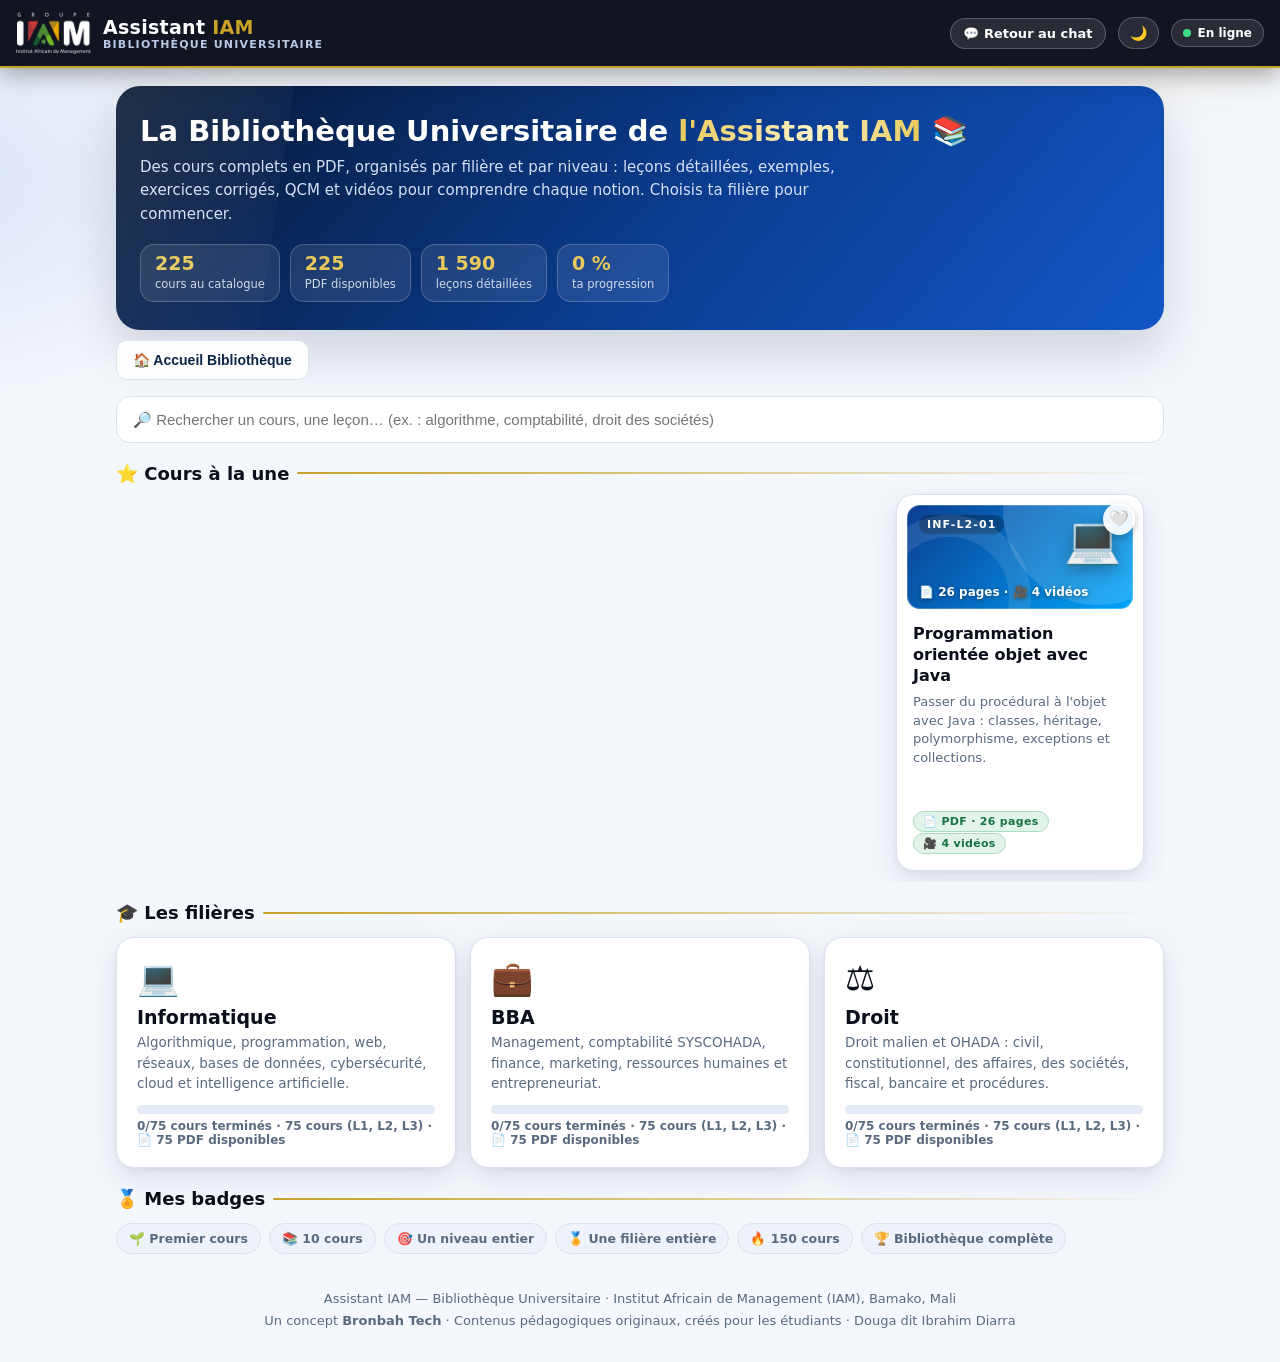
==== commit 53b6fbd1: "Bibliothèque : bouton Retour arrière + navigation par liens (#accueil, #f=, #c=) — les liens directs" ====
--- a/docs/bibliotheque.html
+++ b/docs/bibliotheque.html
@@ -82,7 +82,28 @@
 .note{font-size:13px;color:var(--mut);line-height:1.55}
 .empty{color:var(--mut);font-style:italic;font-size:14px}
 .foot{text-align:center;color:var(--mut);font-size:13px;padding:22px 16px 30px;line-height:1.7}
-@media (max-width:600px){.hero h1{font-size:23px}.hero{padding:21px 17px}.reader{height:64vh}}
+.navrow{position:sticky;top:64px;z-index:55;display:flex;gap:8px;margin:10px 0 2px}
+.navrow .btn{background:rgba(255,255,255,.92);backdrop-filter:blur(6px)}
+img{max-width:100%}
+.grid{grid-template-columns:repeat(auto-fit,minmax(min(100%,230px),1fr))}
+@media (max-width:600px){
+  .hero h1{font-size:23px}.hero{padding:21px 17px}.reader{height:60vh}
+  .topbar{flex-wrap:wrap;gap:8px;padding:10px 12px}
+  .topbar .tag{display:none}
+  .topbar img{height:34px}
+  .logo{font-size:16px}
+  .wrap{padding:12px 10px 8px}
+  .stat{flex:1 1 42%;min-width:0}
+  .rail .scard{min-width:76vw;max-width:76vw}
+  .btnrow .btn{flex:1 1 150px;text-align:center}
+  .cover.big{height:112px}
+  .cover.big .big{font-size:52px}
+  .panel{padding:14px}
+  .navrow{top:56px}
+  .searchbar input{padding:12px 13px;font-size:14px}
+  .favbtn{width:36px;height:36px}
+}
+@media (max-width:360px){.rail .scard{min-width:84vw;max-width:84vw}.hero h1{font-size:20px}}
 
 .cover{height:104px;border-radius:13px;position:relative;overflow:hidden;color:#fff;margin:-6px -6px 9px;background:linear-gradient(130deg,var(--c1,#0b3d91),var(--c2,#1256c4));box-shadow:inset 0 0 0 1px rgba(255,255,255,.22)}
 .cover::before{content:"";position:absolute;width:190px;height:190px;border-radius:50%;background:rgba(255,255,255,.14);right:-60px;top:-90px}
@@ -141,6 +162,7 @@
     </div>
   </section>
 
+  <div class="navrow"><button type="button" id="backbtn" class="btn ghost" style="display:none" onclick="goBack()">← Retour</button><button type="button" class="btn ghost" onclick="goHome()">🏠 Accueil Bibliothèque</button></div>
   <div class="searchbar"><input id="search" type="search" placeholder="🔎 Rechercher un cours, une leçon… (ex. : algorithme, comptabilité, droit des sociétés)"></div>
   <div id="app"><p class="empty">Chargement du catalogue…</p></div>
 </main>
@@ -175,6 +197,32 @@
   else if (VIEW.type === "search") doSearch(document.getElementById("search").value);
   else vueAccueil();
 }
+function goHome(){ if (location.hash !== "#accueil") location.hash = "#accueil"; else vueAccueil(); }
+function goF(i, n){ const t = "#f=" + i + (n ? "&n=" + n : ""); if (location.hash !== t) location.hash = t; else vueFiliere(i, n); }
+function goC(code){ const t = "#c=" + code; if (location.hash !== t) location.hash = t; else vueMatiere(code); }
+function goBack(){
+  const before = location.hash;
+  history.back();
+  setTimeout(() => { if (location.hash === before) goHome(); }, 350);
+}
+function route(){
+  if (!CAT) return;
+  const h = location.hash || "";
+  let done = false;
+  if (h.startsWith("#c=")){
+    const code = h.slice(3); if (findMatiere(code)){ vueMatiere(code); done = true; }
+  } else if (/^#[A-Z]{3}-L[123]-\d{2}$/.test(h)){
+    const code = h.slice(1); if (findMatiere(code)){ vueMatiere(code); done = true; }
+  } else if (h.startsWith("#f=")){
+    const parts = h.slice(3).split("&n=");
+    const fi = parseInt(parts[0], 10);
+    if (!isNaN(fi) && CAT.filieres[fi]){ vueFiliere(fi, parts[1] || undefined); done = true; }
+  }
+  if (!done) vueAccueil();
+  const bb = document.getElementById("backbtn");
+  if (bb) bb.style.display = VIEW.type === "home" ? "none" : "";
+}
+window.addEventListener("hashchange", route);
 const app = document.getElementById("app");
 const esc = s => String(s).replace(/[&<>"]/g, c => ({"&":"&amp;","<":"&lt;",">":"&gt;",'"':"&quot;"}[c]));
 const totalCours = () => CAT.filieres.reduce((a,f) => a + ["L1","L2","L3"].reduce((x,n) => x + f.niveaux[n].length, 0), 0);
@@ -215,7 +263,7 @@
     + railHTML("▶️ Reprendre mes cours", recents)
     + (favs.length ? `<h3 class="sectiontitle">❤️ Mes favoris</h3><div class="grid">${favs.map((m,j) => cardMatiere(m, j)).join("")}</div>` : "")
     + `<h3 class="sectiontitle">🎓 Les filières</h3><div class="grid">${CAT.filieres.map((f,i) => { const p = progFiliere(f); return `
-    <div class="fcard" style="animation-delay:${i*0.08}s" onclick="vueFiliere(${i})">
+    <div class="fcard" style="animation-delay:${i*0.08}s" onclick="goF(${i})">
       <div class="ico">${icons[f.filiere] || "📘"}</div>
       <h3>${esc(f.filiere.replace(" — Business Administration",""))}</h3>
       <p>${desc[f.filiere] || ""}</p>
@@ -235,8 +283,8 @@
   const prefix = f.niveaux[curN][0].code.split("-")[0];
   const doneN = f.niveaux[curN].filter(m => DONE.has(m.code)).length;
   app.innerHTML = `
-    <div class="crumbs"><button onclick="vueAccueil()">Accueil</button><span>›</span><b>${esc(f.filiere)}</b></div>
-    <div class="lvl">${["L1","L2","L3"].map(n => `<button class="${n===curN?"on":""}" onclick="vueFiliere(${i},'${n}')">${n === "L1" ? "Licence 1" : n === "L2" ? "Licence 2" : "Licence 3"}</button>`).join("")}</div>
+    <div class="crumbs"><button onclick="goHome()">Accueil</button><span>›</span><b>${esc(f.filiere)}</b></div>
+    <div class="lvl">${["L1","L2","L3"].map(n => `<button class="${n===curN?"on":""}" onclick="goF(${i},'${n}')">${n === "L1" ? "Licence 1" : n === "L2" ? "Licence 2" : "Licence 3"}</button>`).join("")}</div>
     <div class="lvlmeta">${doneN}/25 cours terminés · ${f.niveaux[curN].filter(m => MAN[m.code] && MAN[m.code].pdf).length} PDF disponibles dans ce niveau${doneN === 25 ? " · 🏆 Niveau terminé, bravo !" : ""}</div>
     <div class="btnrow"><a class="btn gold" href="zips/${prefix}-${curN}.zip" download>⬇ Télécharger tout le niveau ${curN} (ZIP, 25 PDF)</a></div>
     <div class="filters">${[["tous","Tous"],["dispo","📄 PDF disponibles"],["done","✓ Terminés"],["fav","❤️ Favoris"],["wait","⏳ En préparation"]].map(([k,l]) => `<button class="${curFilter===k?"on":""}" onclick="setFilter('${k}')">${l}</button>`).join("")}</div>
@@ -247,7 +295,7 @@
   const a = MAN[m.code];
   const done = DONE.has(m.code);
   const fav = FAVS.has(m.code);
-  return `<div class="scard" style="animation-delay:${Math.min(j*0.03,0.5)}s" onclick="vueMatiere('${m.code}')">
+  return `<div class="scard" style="animation-delay:${Math.min(j*0.03,0.5)}s" onclick="goC('${m.code}')">
     <button class="favbtn" title="Ajouter aux favoris" onclick="toggleFav('${m.code}', event)">${fav ? "❤️" : "🤍"}</button>
     ${coverHTML(m, false)}
     <h4>${esc(m.titre)}</h4>
@@ -276,7 +324,7 @@
   const idx = f.niveaux[niv].findIndex(x => x.code === code);
   const similaires = [1,2,3].map(k => f.niveaux[niv][(idx + k) % f.niveaux[niv].length]).filter(x => x && x.code !== code);
   app.innerHTML = `
-    <div class="crumbs"><button onclick="vueAccueil()">Accueil</button><span>›</span><button onclick="vueFiliere(${fi},'${niv}')">${esc(f.filiere)} · ${niv}</button><span>›</span><b>${esc(m.titre)}</b></div>
+    <div class="crumbs"><button onclick="goHome()">Accueil</button><span>›</span><button onclick="goF(${fi},'${niv}')">${esc(f.filiere)} · ${niv}</button><span>›</span><b>${esc(m.titre)}</b></div>
     <section class="panel">
       ${coverHTML(m, true)}
       <span class="code" style="font-size:12px;font-weight:800;letter-spacing:.6px;color:var(--blue2)">${esc(m.code)} · ${esc(f.filiere)} — ${niv === "L1" ? "Licence 1" : niv === "L2" ? "Licence 2" : "Licence 3"}</span>
@@ -301,7 +349,7 @@
   window.scrollTo({ top: 0, behavior: "smooth" });
 }
 function shareCours(code){
-  const r = findMatiere(code); const url = location.href.split("#")[0] + "#" + code;
+  const r = findMatiere(code); const url = location.href.split("#")[0] + "#c=" + code;
   const data = { title: "Assistant IAM — Bibliothèque", text: "📚 Cours " + code + " — " + (r ? r.m.titre : code) + " (Assistant IAM, Bibliothèque Universitaire)", url };
   if (navigator.share){ navigator.share(data).catch(() => {}); }
   else if (navigator.clipboard){ navigator.clipboard.writeText(url).then(() => alert("Lien du cours copié !")); }
@@ -310,7 +358,7 @@
 
 function doSearch(val){
   const q = String(val || "").trim().toLowerCase();
-  if (q.length < 2){ vueAccueil(); return; }
+  if (q.length < 2){ if (location.hash && location.hash !== "#accueil") location.hash = "#accueil"; else vueAccueil(); return; }
   VIEW = { type: "search" };
   const res = [];
   CAT.filieres.forEach((f, fi) => ["L1","L2","L3"].forEach(n => f.niveaux[n].forEach(m => {
@@ -326,7 +374,7 @@
 Promise.all([
   fetch("catalogue.json", { cache: "no-store" }).then(r => r.json()),
   fetch("manifest.json", { cache: "no-store" }).then(r => r.json()).catch(() => ({}))
-]).then(([cat, man]) => { CAT = cat; MAN = man || {}; majStats(); vueAccueil(); })
+]).then(([cat, man]) => { CAT = cat; MAN = man || {}; majStats(); route(); })
  .catch(() => { app.innerHTML = `<p class="empty">Le catalogue n'a pas pu être chargé. Vérifie ta connexion puis recharge la page.</p>`; });
 </script>
 <script>
